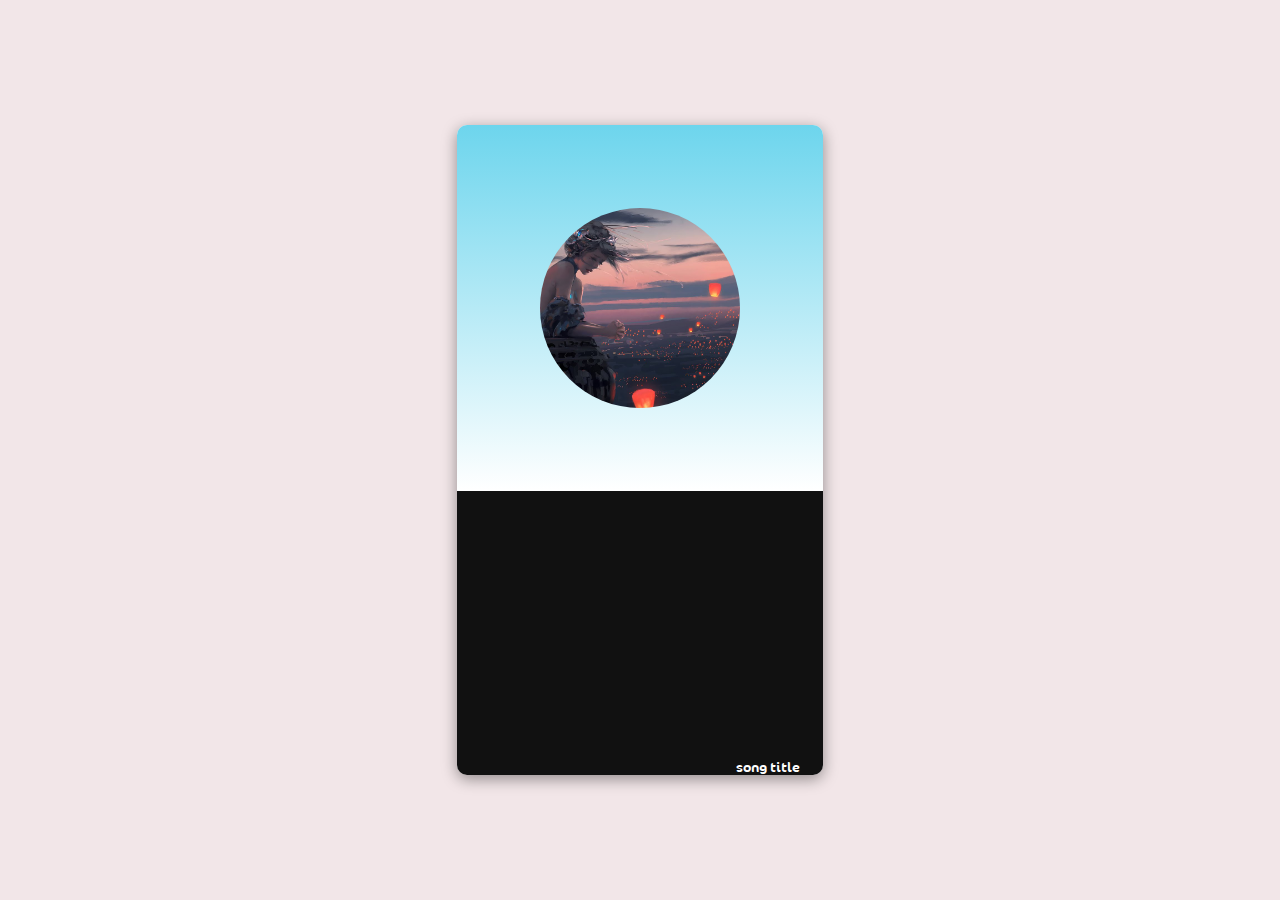
==== index.html @ 5d2cc74c "make HTML CSS, make container have class active" ====
<!DOCTYPE html>
<html lang="en">
    <head>
        <meta charset="UTF-8" />
        <meta name="viewport" content="width=device-width, initial-scale=1.0" />
        <title>Web Music Player</title>

        <!-- Reset css -->
        <link rel="stylesheet" href="./assets/css/reset.css" />

        <!-- Style css -->
        <link rel="stylesheet" href="./assets/css/style.css" />

        <!-- font awesome -->
        <link
            rel="stylesheet"
            href="https://cdnjs.cloudflare.com/ajax/libs/font-awesome/6.6.0/css/all.min.css"
            integrity="sha512-Kc323vGBEqzTmouAECnVceyQqyqdsSiqLQISBL29aUW4U/M7pSPA/gEUZQqv1cwx4OnYxTxve5UMg5GT6L4JJg=="
            crossorigin="anonymous"
            referrerpolicy="no-referrer"
        />

        <!-- Embed Fonts -->
        <link rel="stylesheet" href="./assets/fonts/cocon/stylesheet.css" />
        <link rel="stylesheet" href="./assets/fonts/spotify/stylesheet.css" />

        <!-- Favicon -->
        <link
            rel="apple-touch-icon"
            sizes="57x57"
            href="./assets/favicon/apple-icon-57x57.png"
        />
        <link
            rel="apple-touch-icon"
            sizes="60x60"
            href="./assets/favicon/apple-icon-60x60.png"
        />
        <link
            rel="apple-touch-icon"
            sizes="72x72"
            href="./assets/favicon/apple-icon-72x72.png"
        />
        <link
            rel="apple-touch-icon"
            sizes="76x76"
            href="./assets/favicon/apple-icon-76x76.png"
        />
        <link
            rel="apple-touch-icon"
            sizes="114x114"
            href="./assets/favicon/apple-icon-114x114.png"
        />
        <link
            rel="apple-touch-icon"
            sizes="120x120"
            href="./assets/favicon/apple-icon-120x120.png"
        />
        <link
            rel="apple-touch-icon"
            sizes="144x144"
            href="./assets/favicon/apple-icon-144x144.png"
        />
        <link
            rel="apple-touch-icon"
            sizes="152x152"
            href="./assets/favicon/apple-icon-152x152.png"
        />
        <link
            rel="apple-touch-icon"
            sizes="180x180"
            href="./assets/favicon/apple-icon-180x180.png"
        />
        <link
            rel="icon"
            type="image/png"
            sizes="192x192"
            href="./assets/favicon/android-icon-192x192.png"
        />
        <link
            rel="icon"
            type="image/png"
            sizes="32x32"
            href="./assets/favicon/favicon-32x32.png"
        />
        <link
            rel="icon"
            type="image/png"
            sizes="96x96"
            href="./assets/favicon/favicon-96x96.png"
        />
        <link
            rel="icon"
            type="image/png"
            sizes="16x16"
            href="./assets/favicon/favicon-16x16.png"
        />
        <link rel="manifest" href="./assets/favicon/manifest.json" />
        <meta name="msapplication-TileColor" content="#ffffff" />
        <meta name="msapplication-TileImage" content="/ms-icon-144x144.png" />
        <meta name="theme-color" content="#ffffff" />

        <!-- Transparent favicon -->
        <link
            rel="apple-touch-icon"
            sizes="180x180"
            href="./assets/favicon_transparent/apple-touch-icon.png"
        />
        <link
            rel="icon"
            type="image/png"
            sizes="32x32"
            href="./assets/favicon_transparent/favicon-32x32.png"
        />
        <link
            rel="icon"
            type="image/png"
            sizes="16x16"
            href="./assets/favicon_transparent/favicon-16x16.png"
        />
        <link
            rel="manifest"
            href="./assets/favicon_transparent/site.webmanifest"
        />
        <meta name="msapplication-TileColor" content="#da532c" />
        <meta name="theme-color" content="#ffffff" />
    </head>
    <body>
        <div class="container">
            <div class="top">
                <i class="fa-solid fa-bars"></i>
                <i class="fa-solid fa-magnifying-glass"></i>
            </div>

            <!-- CD-->
            <div class="cover-image">
                <div class="cd">
                    <div class="cd-thumb"></div>
                </div>
            </div>

            <!-- Player body -->
            <div class="player-body"></div>

            <!-- List Wraper -->
            <div class="list-wrapper">
                <table class="list" id="playlist">
                    <tr class="song">
                        <td class="no">
                            <h4>1</h4>
                        </td>

                        <td class="title">
                            <h4>Song title</h4>
                        </td>

                        <td class="length">
                            <h4>2:03</h4>
                        </td>

                        <td>
                            <i class="fa-solid fa-heart"></i>
                        </td>
                    </tr>
                </table>
            </div>

            <!-- Current song -->
            <p class="current-song-title">song title</p>
        </div>

        <script src="./assets/js/song.js"></script>
    </body>
</html>
---- assets/css/style.css ----
* {
    margin: 0;
    padding: 0;
    box-sizing: border-box;
}
:root {
    --primary-color: #15a6e9;
    --body-color: #f2e6e8;
}
html {
    font-size: 62.5%;
}

body {
    display: flex;
    align-items: center;
    justify-content: center;

    min-height: 100vh;
    font-size: 1.6rem;
    font-family: "Gotham";
    background: var(--body-color);
    color: #fff;
}

a {
    text-decoration: none;
}

input,
button,
select,
textarea {
    font-size: inherit;
    font-family: inherit;
}

/* ScrollBar Styling */
::-webkit-scrollbar {
    width: 3px;
    height: 3px;
}
::-webkit-scrollbar-track {
    background: #111;
}
::-webkit-scrollbar-thumb {
    background: var(--primary-color);
    border-radius: 10px;
}
::-webkit-scrollbar-thumb:hover {
    background-color: #333;
}

.container {
    width: 366px;
    height: 650px;
    position: relative;
    border-radius: 10px;
    background-color: #fff;
    box-shadow: 0px 4px 15px rgba(0, 0, 0, 0.4);
    overflow: hidden;
}

i {
    cursor: pointer;
    transition: all 0.3s ease;
}
i:hover {
    color: #106f9b;
}
i.active {
    color: var(--primary-color);
}
/* Top */
.top {
    width: 100%;
    position: absolute;
    display: flex;
    align-items: center;
    justify-content: space-between;
    padding: 20px;
    font-size: 1.6rem;
    z-index: 10;
}
.container.active .top {
    color: #111;
}
/* Cover image */
.cover-image {
    display: flex;
    align-items: center;
    justify-content: center;
    width: 100%;
    height: 366px;
    position: absolute;
    top: 0;
    left: 0;
    background: linear-gradient(
        to top,
        rgba(255, 0, 0, 0),
        rgba(109, 213, 237, 1)
    );
    transform-origin: 0% 0%;
    transition: all 0.3s ease;
}
.container.active .cover-image {
    transform: scale(0.251);
    left: 23px;
    top: 60px;
    border-radius: 20px;
}
.cd {
    display: flex;
    margin: 0 auto;
    width: 200px;
    border-radius: 50%;
}
.cd-thumb {
    width: 100%;
    padding-top: 100%;
    border-radius: 50%;
    background: url("/assets/imgs/xesi.jpg") no-repeat;
    background-size: cover;
    background-position: center;
    transition: 0% 0%;
    margin: auto;
}

/* Player body */
.player-body {
    position: absolute;
    top: 366px;
    left: 0;
    height: 286px;
    width: 100%;
    background-color: #111;
    transition: all 0.3s ease;
}
.container.active .player-body {
    height: 470px;
    left: 0;
    top: 180px;
}
/* List Wraper */
.list-wrapper {
    font-family: "VN Cocon";
    height: 425px;
    width: 100%;
    overflow: auto;
    position: absolute;
    top: 378px;
    transform-origin: 0% 0%;
    transition: all 0.3s ease;
    opacity: 0;
    visibility: hidden;
    transform: scale(0.1);
}
.container.active .list-wrapper {
    top: 182px;
    opacity: 1;
    visibility: visible;
    transform: scale(1);
}

.list {
    width: 100%;
    border-spacing: 0 2px;
}

.list tr {
    --height: 50px;

    height: var(--height);
    text-align: center;
    background-color: #1d1d1d;
    text-indent: 8px;
    transform-origin: 0% 50%;
}
.list td {
    line-height: var(--height);
}
.list tr:hover {
    background-color: #222;
    cursor: pointer;
}

.list .title {
    width: 215px;
    text-align: left;
    text-indent: 15px;
    transition: all 0.3s ease;
}
.list tr:hover .title {
    padding-left: 5px;
    width: 210px;
}

/* Current song title */
.current-song-title {
    font-family: "VN Cocon";
    position: absolute;
    right: 23px;
    font-size: 1.4rem;
    bottom: 0;
    transition: all 0.3s ease;
}
---- assets/fonts/cocon/stylesheet.css ----
@font-face {
    font-family: 'VN Cocon';
    src: url('VN-Cocon-Bold.woff2') format('woff2'),
        url('VN-Cocon-Bold.woff') format('woff');
    font-weight: bold;
    font-style: normal;
    font-display: swap;
}

@font-face {
    font-family: 'VN Cocon';
    src: url('VN-Cocon-Regular.woff2') format('woff2'),
        url('VN-Cocon-Regular.woff') format('woff');
    font-weight: 500;
    font-style: normal;
    font-display: swap;
}
---- assets/fonts/spotify/stylesheet.css ----
@font-face {
    font-family: 'Gotham';
    src: url('Gotham-Bold.woff2') format('woff2'),
        url('Gotham-Bold.woff') format('woff');
    font-weight: bold;
    font-style: normal;
    font-display: swap;
}

@font-face {
    font-family: 'Gotham';
    src: url('Gotham-Black.woff2') format('woff2'),
        url('Gotham-Black.woff') format('woff');
    font-weight: 500;
    font-style: normal;
    font-display: swap;
}

@font-face {
    font-family: 'Gotham';
    src: url('Gotham-Book.woff2') format('woff2'),
        url('Gotham-Book.woff') format('woff');
    font-weight: normal;
    font-style: normal;
    font-display: swap;
}

@font-face {
    font-family: 'Gotham';
    src: url('Gotham-BookItalic.woff2') format('woff2'),
        url('Gotham-BookItalic.woff') format('woff');
    font-weight: 500;
    font-style: italic;
    font-display: swap;
}

@font-face {
    font-family: 'Gotham';
    src: url('Gotham-Bold.woff2') format('woff2'),
        url('Gotham-Bold.woff') format('woff');
    font-weight: bold;
    font-style: normal;
    font-display: swap;
}

@font-face {
    font-family: 'Gotham';
    src: url('Gotham-Light.woff2') format('woff2'),
        url('Gotham-Light.woff') format('woff');
    font-weight: 300;
    font-style: normal;
    font-display: swap;
}

@font-face {
    font-family: 'Gotham';
    src: url('Gotham-BoldItalic.woff2') format('woff2'),
        url('Gotham-BoldItalic.woff') format('woff');
    font-weight: bold;
    font-style: italic;
    font-display: swap;
}

@font-face {
    font-family: 'Gotham';
    src: url('Gotham-Light.woff2') format('woff2'),
        url('Gotham-Light.woff') format('woff');
    font-weight: 300;
    font-style: normal;
    font-display: swap;
}

@font-face {
    font-family: 'Gotham';
    src: url('Gotham-LightItalic.woff2') format('woff2'),
        url('Gotham-LightItalic.woff') format('woff');
    font-weight: 300;
    font-style: italic;
    font-display: swap;
}

@font-face {
    font-family: 'Gotham';
    src: url('Gotham-BookItalic.woff2') format('woff2'),
        url('Gotham-BookItalic.woff') format('woff');
    font-weight: normal;
    font-style: italic;
    font-display: swap;
}

@font-face {
    font-family: 'Gotham';
    src: url('Gotham-ThinItalic.woff2') format('woff2'),
        url('Gotham-ThinItalic.woff') format('woff');
    font-weight: 100;
    font-style: italic;
    font-display: swap;
}

@font-face {
    font-family: 'Gotham';
    src: url('Gotham-UltraItalic.woff2') format('woff2'),
        url('Gotham-UltraItalic.woff') format('woff');
    font-weight: 500;
    font-style: italic;
    font-display: swap;
}

@font-face {
    font-family: 'Gotham';
    src: url('Gotham-XLightItalic.woff2') format('woff2'),
        url('Gotham-XLightItalic.woff') format('woff');
    font-weight: 300;
    font-style: italic;
    font-display: swap;
}

@font-face {
    font-family: 'Gotham';
    src: url('Gotham-MediumItalic.woff2') format('woff2'),
        url('Gotham-MediumItalic.woff') format('woff');
    font-weight: 500;
    font-style: italic;
    font-display: swap;
}

@font-face {
    font-family: 'Gotham';
    src: url('Gotham-Medium.woff2') format('woff2'),
        url('Gotham-Medium.woff') format('woff');
    font-weight: 500;
    font-style: normal;
    font-display: swap;
}

@font-face {
    font-family: 'Gotham';
    src: url('Gotham-Thin.woff2') format('woff2'),
        url('Gotham-Thin.woff') format('woff');
    font-weight: 100;
    font-style: normal;
    font-display: swap;
}

@font-face {
    font-family: 'Gotham';
    src: url('Gotham-XLight.woff2') format('woff2'),
        url('Gotham-XLight.woff') format('woff');
    font-weight: 300;
    font-style: normal;
    font-display: swap;
}

@font-face {
    font-family: 'Gotham';
    src: url('Gotham-Medium.woff2') format('woff2'),
        url('Gotham-Medium.woff') format('woff');
    font-weight: 500;
    font-style: normal;
    font-display: swap;
}
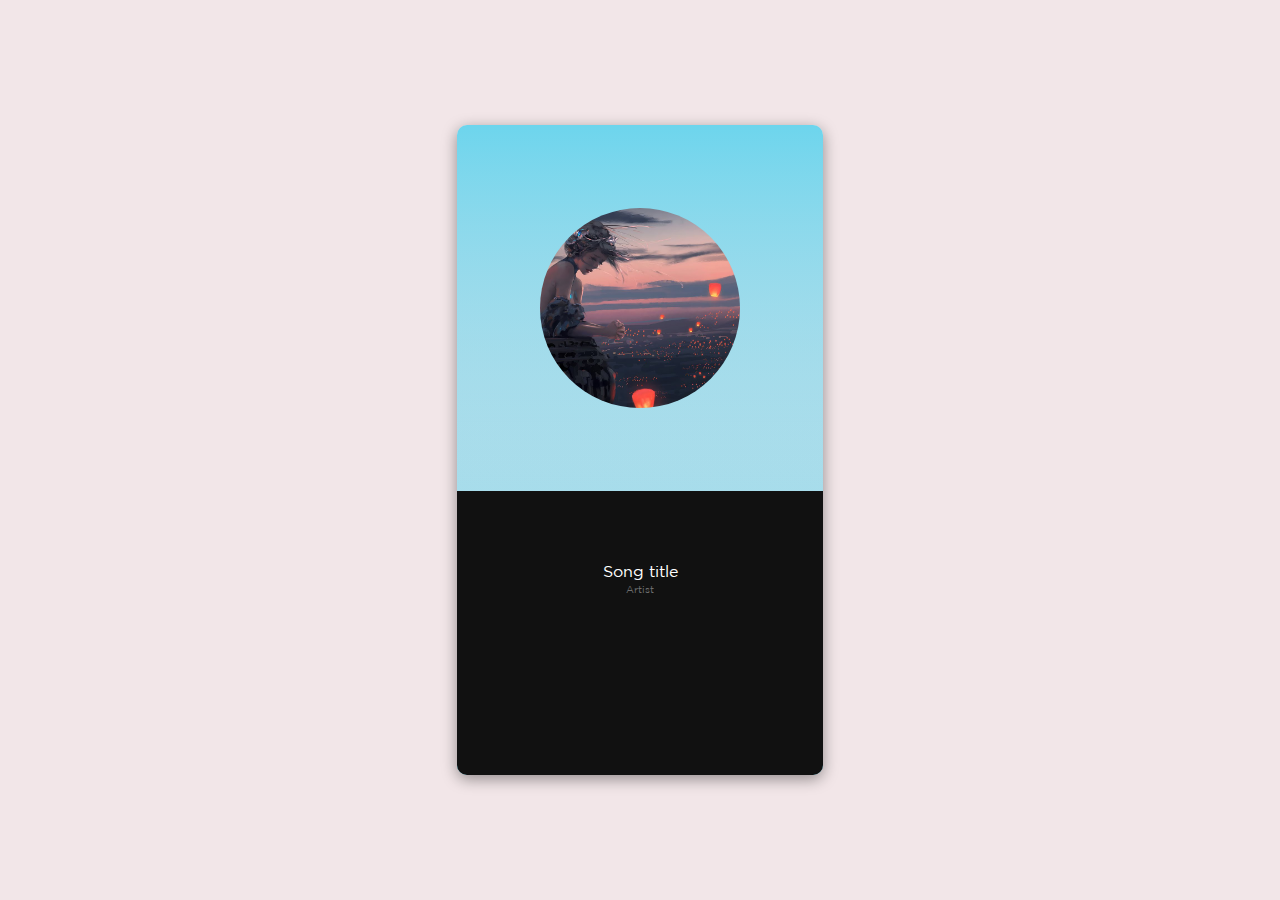
==== commit a92c0f31: "Buil UI success" ====
--- a/index.html
+++ b/index.html
@@ -164,6 +164,27 @@
                 </table>
             </div>
 
+            <!-- Info -->
+            <div class="info">
+                <h2>Song title</h2>
+                <h3>Artist</h3>
+            </div>
+
+            <!-- Controls -->
+            <div class="control">
+                <i class="fa-solid fa-backward-step" id="prev"></i>
+                <i class="fa-solid fa-play" id="playpause"></i>
+                <i class="fa-solid fa-forward-step" id="next"></i>
+            </div>
+
+            <!-- More control -->
+            <div class="more-control">
+                <i class="fa-solid fa-heart" id="favourite"></i>
+                <i class="fa-solid fa-shuffle" id="shuffle"></i>
+                <i class="fa-solid fa-repeat" id="repeat"></i>
+                <i class="fa-solid fa-gear" id="options"></i>
+            </div>
+
             <!-- Current song -->
             <p class="current-song-title">song title</p>
         </div>
--- a/assets/css/style.css
+++ b/assets/css/style.css
@@ -59,6 +59,11 @@
     background-color: #fff;
     box-shadow: 0px 4px 15px rgba(0, 0, 0, 0.4);
     overflow: hidden;
+    background: linear-gradient(
+        to top,
+        rgba(109, 213, 237, 1),
+        rgba(255, 0, 0, 0)
+    );
 }
 
 i {
@@ -201,6 +206,84 @@
     position: absolute;
     right: 23px;
     font-size: 1.4rem;
-    bottom: 0;
-    transition: all 0.3s ease;
-}
+    bottom: -60px;
+    transition: all 0.3s ease;
+}
+
+.container.active .current-song-title {
+    bottom: 10px;
+}
+
+/* info */
+.info {
+    position: absolute;
+    top: 440px;
+    left: 50%;
+    transform: translateX(-50%);
+    text-align: center;
+    transition: all 0.3s ease;
+}
+.info h2 {
+    font-size: 1.6rem;
+    margin-bottom: 5px;
+}
+.info h3 {
+    font-size: 1rem;
+    color: #6d6d6d;
+}
+
+.container.active .info {
+    top: 60px;
+    left: 126px;
+    text-align: left;
+    transform: translateX(0);
+    color: #111;
+}
+
+/* Controls */
+.control {
+    display: flex;
+    gap: 20px;
+    justify-content: center;
+    align-items: center;
+    font-size: 2.6rem;
+    width: 100%;
+    height: 35px;
+    position: absolute;
+    bottom: 100px;
+    z-index: 10;
+    transition: all 0.3s ease;
+}
+
+.control #playpause {
+    font-size: 4rem;
+}
+
+.container.active .control {
+    position: absolute;
+    width: 216px;
+    bottom: 4px;
+    left: -44px;
+    transform: scale(0.6);
+}
+
+/* more control */
+.more-control {
+    font-size: 1.5rem;
+    height: 45px;
+    width: 100%;
+    display: flex;
+    align-items: center;
+    justify-content: space-between;
+    padding: 0 20px;
+    position: absolute;
+    bottom: 10px;
+    left: 0;
+    z-index: 20;
+    transition: all 0.3s ease;
+    color: #6d6d6d;
+}
+
+.container.active .more-control {
+    bottom: -60px;
+}
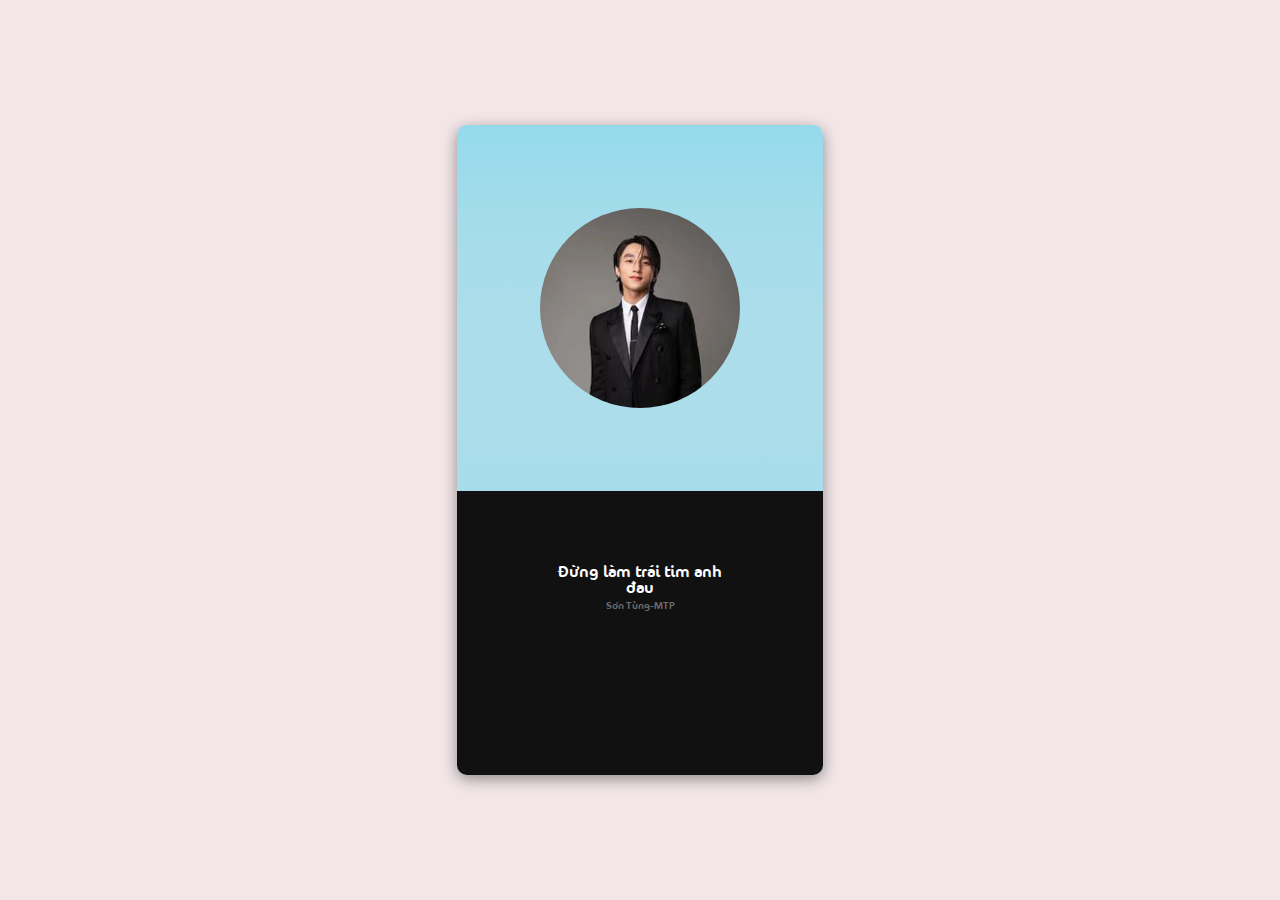
==== commit 76d05237: "Create file md to list of jobs done" ====
--- a/index.html
+++ b/index.html
@@ -127,7 +127,7 @@
     <body>
         <div class="container">
             <div class="top">
-                <i class="fa-solid fa-bars"></i>
+                <i class="fa-solid fa-bars menu-btn"></i>
                 <i class="fa-solid fa-magnifying-glass"></i>
             </div>
 
@@ -143,32 +143,11 @@
 
             <!-- List Wraper -->
             <div class="list-wrapper">
-                <table class="list" id="playlist">
-                    <tr class="song">
-                        <td class="no">
-                            <h4>1</h4>
-                        </td>
-
-                        <td class="title">
-                            <h4>Song title</h4>
-                        </td>
-
-                        <td class="length">
-                            <h4>2:03</h4>
-                        </td>
-
-                        <td>
-                            <i class="fa-solid fa-heart"></i>
-                        </td>
-                    </tr>
-                </table>
+                <table class="list" id="playlist"></table>
             </div>
 
             <!-- Info -->
-            <div class="info">
-                <h2>Song title</h2>
-                <h3>Artist</h3>
-            </div>
+            <div class="info"></div>
 
             <!-- Controls -->
             <div class="control">
@@ -186,7 +165,7 @@
             </div>
 
             <!-- Current song -->
-            <p class="current-song-title">song title</p>
+            <p class="current-song-title"></p>
         </div>
 
         <script src="./assets/js/song.js"></script>
--- a/assets/css/style.css
+++ b/assets/css/style.css
@@ -5,6 +5,7 @@
 }
 :root {
     --primary-color: #15a6e9;
+    --scroll-bar-color: rgba(109, 213, 237, 0.8);
     --body-color: #f2e6e8;
 }
 html {
@@ -44,7 +45,7 @@
     background: #111;
 }
 ::-webkit-scrollbar-thumb {
-    background: var(--primary-color);
+    background: var(--scroll-bar-color);
     border-radius: 10px;
 }
 ::-webkit-scrollbar-thumb:hover {
@@ -103,7 +104,7 @@
     background: linear-gradient(
         to top,
         rgba(255, 0, 0, 0),
-        rgba(109, 213, 237, 1)
+        rgba(109, 213, 237, 0.7)
     );
     transform-origin: 0% 0%;
     transition: all 0.3s ease;
@@ -124,10 +125,7 @@
     width: 100%;
     padding-top: 100%;
     border-radius: 50%;
-    background: url("/assets/imgs/xesi.jpg") no-repeat;
-    background-size: cover;
-    background-position: center;
-    transition: 0% 0%;
+
     margin: auto;
 }
 
@@ -216,6 +214,7 @@
 
 /* info */
 .info {
+    font-family: "VN Cocon";
     position: absolute;
     top: 440px;
     left: 50%;
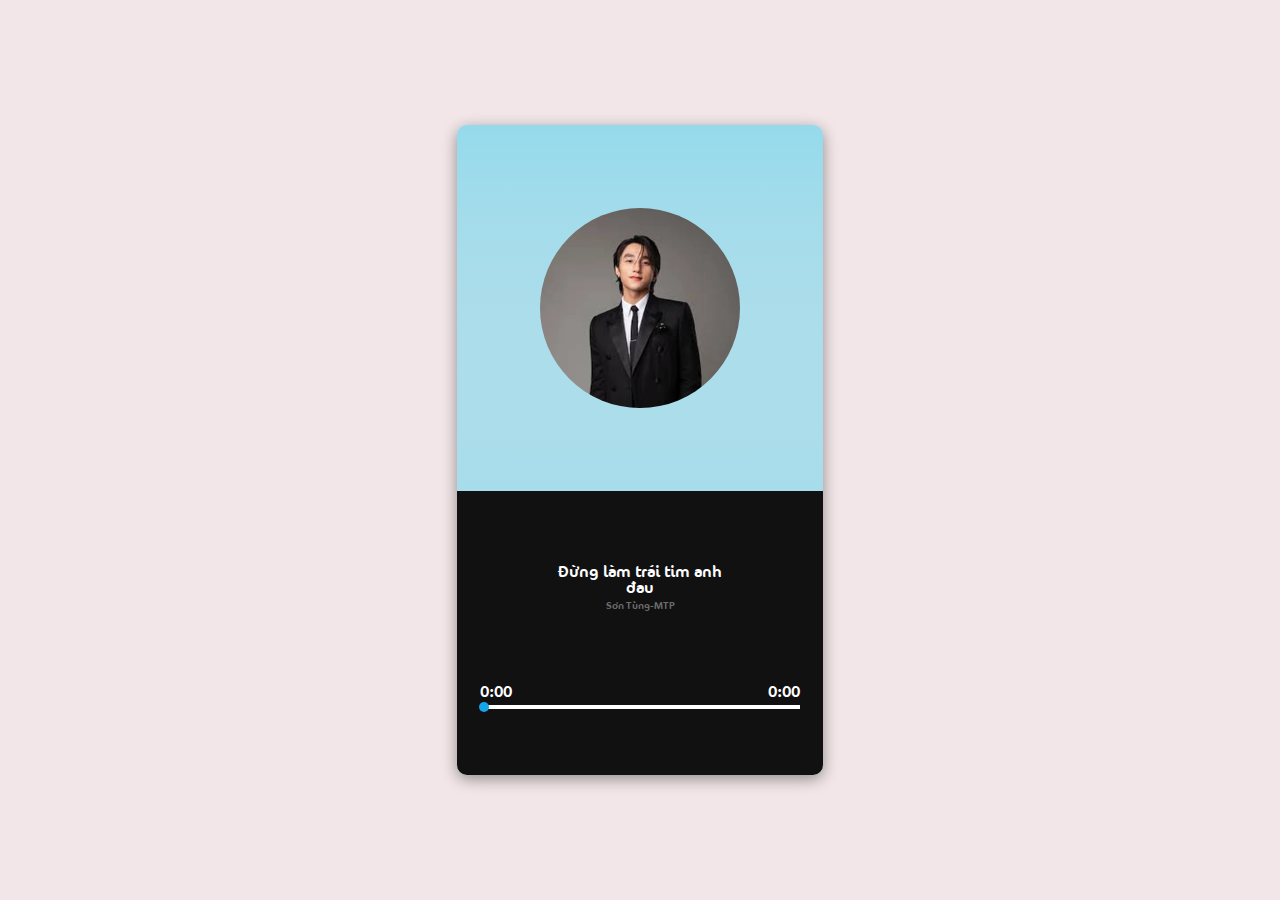
==== commit 7649f3f2: "Update JobList-done.md from 13 to 17" ====
--- a/index.html
+++ b/index.html
@@ -146,6 +146,15 @@
                 <table class="list" id="playlist"></table>
             </div>
 
+            <!-- Progress bar -->
+            <div class="bar">
+                <div class="dot"></div>
+                <div class="time">
+                    <h5 class="current-time">0:00</h5>
+                    <h5 class="duration">0:00</h5>
+                </div>
+            </div>
+
             <!-- Info -->
             <div class="info"></div>
 
--- a/assets/css/style.css
+++ b/assets/css/style.css
@@ -172,7 +172,6 @@
 
 .list tr {
     --height: 50px;
-
     height: var(--height);
     text-align: center;
     background-color: #1d1d1d;
@@ -286,3 +285,50 @@
 .container.active .more-control {
     bottom: -60px;
 }
+
+/* Progress bar */
+.bar {
+    font-family: "VN Cocon";
+    position: relative;
+    width: 320px;
+    height: 4px;
+    top: 580px;
+    left: 23px;
+    transform-origin: 0% 0%;
+    cursor: pointer;
+    background-color: #fff;
+    transition: all 0.3s ease;
+}
+
+.container.active .bar {
+    top: 119px;
+    left: 126px;
+    color: #111;
+    background-color: #111;
+    transform: scale(0.6785);
+}
+
+.bar .dot {
+    width: 10px;
+    height: 10px;
+    border-radius: 50%;
+    background-color: var(--primary-color);
+    position: absolute;
+    top: -3px;
+    left: -1px;
+    user-select: none;
+    pointer-events: none;
+    transition: all 0.3s ease;
+}
+.bar .time {
+    width: 100%;
+    position: absolute;
+    top: -20px;
+    left: 0;
+    user-select: none;
+    font-size: 1.6rem;
+    display: flex;
+    align-items: center;
+    justify-content: space-between;
+    transition: all 0.3s ease;
+}
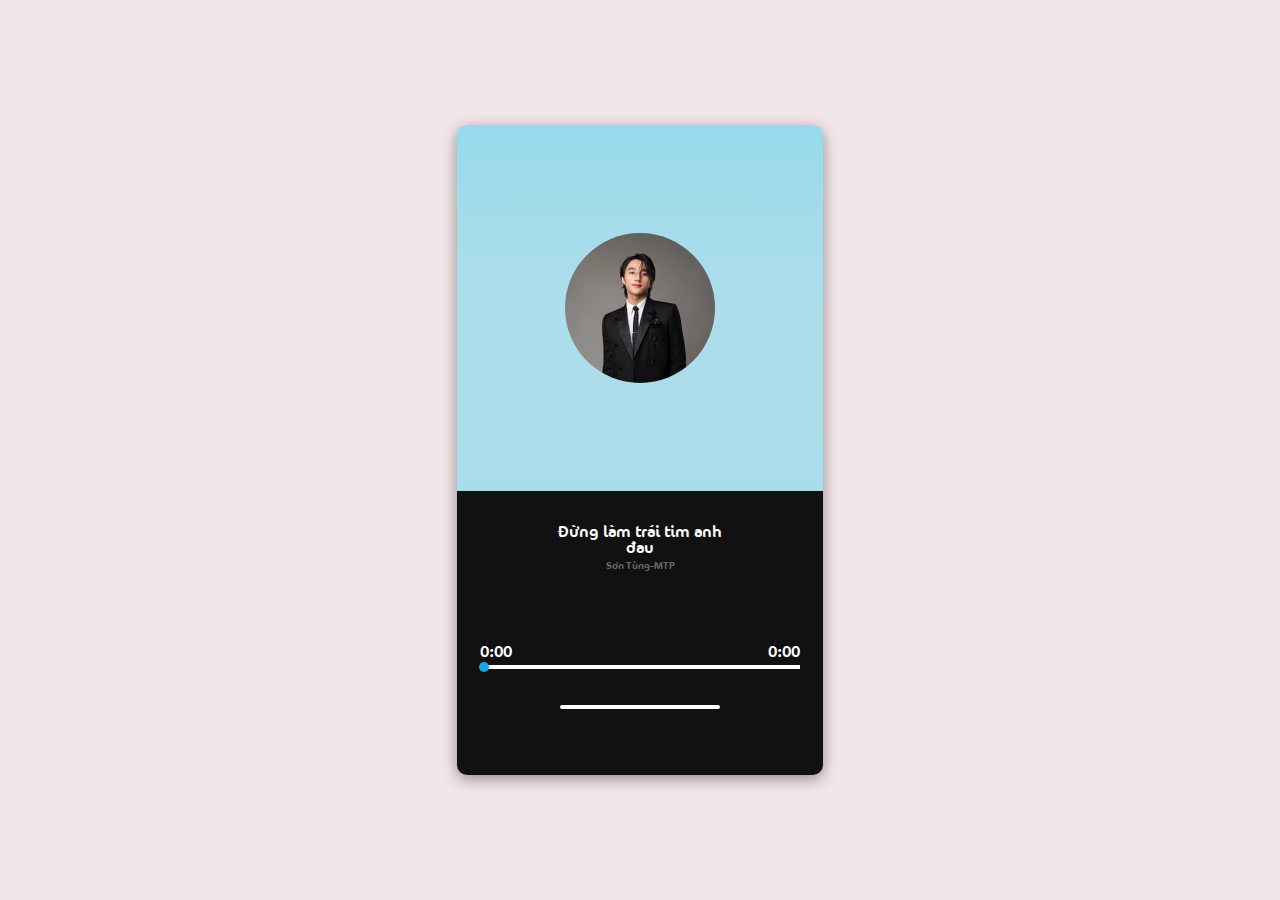
==== commit 9a1394c2: "Make beat effect cd and design volume bar" ====
--- a/index.html
+++ b/index.html
@@ -155,6 +155,15 @@
                 </div>
             </div>
 
+            <!-- Volume -->
+            <div class="volume">
+                <i class="fa-regular fa-square-plus"></i>
+                <div class="volume-bar"></div>
+                <i class="fa-regular fa-square-minus"></i>
+            </div>
+            <!-- Audio -->
+            <audio src="" id="audio"></audio>
+
             <!-- Info -->
             <div class="info"></div>
 
--- a/assets/css/style.css
+++ b/assets/css/style.css
@@ -118,7 +118,7 @@
 .cd {
     display: flex;
     margin: 0 auto;
-    width: 200px;
+    width: 150px;
     border-radius: 50%;
 }
 .cd-thumb {
@@ -215,7 +215,7 @@
 .info {
     font-family: "VN Cocon";
     position: absolute;
-    top: 440px;
+    top: 400px;
     left: 50%;
     transform: translateX(-50%);
     text-align: center;
@@ -248,7 +248,7 @@
     width: 100%;
     height: 35px;
     position: absolute;
-    bottom: 100px;
+    bottom: 140px;
     z-index: 10;
     transition: all 0.3s ease;
 }
@@ -292,7 +292,7 @@
     position: relative;
     width: 320px;
     height: 4px;
-    top: 580px;
+    top: 540px;
     left: 23px;
     transform-origin: 0% 0%;
     cursor: pointer;
@@ -332,3 +332,35 @@
     justify-content: space-between;
     transition: all 0.3s ease;
 }
+
+/* Volume */
+.volume {
+    display: flex;
+    justify-content: space-between;
+    align-items: center;
+    width: 200px;
+    height: 4px;
+    position: absolute;
+    top: 580px;
+    left: 50%;
+    transform: translateX(-50%);
+    transform-origin: 0% 0%;
+    transition: all 0.3s ease;
+}
+
+.container.active .volume {
+    top: 140px;
+    left: 126px;
+    color: #111;
+    transform: scale(0.6785);
+}
+
+.volume-bar {
+    width: 80%;
+    height: 100%;
+    border-radius: 6px;
+    background: #fff;
+}
+.container.active .volume-bar {
+    background-color: #111;
+}
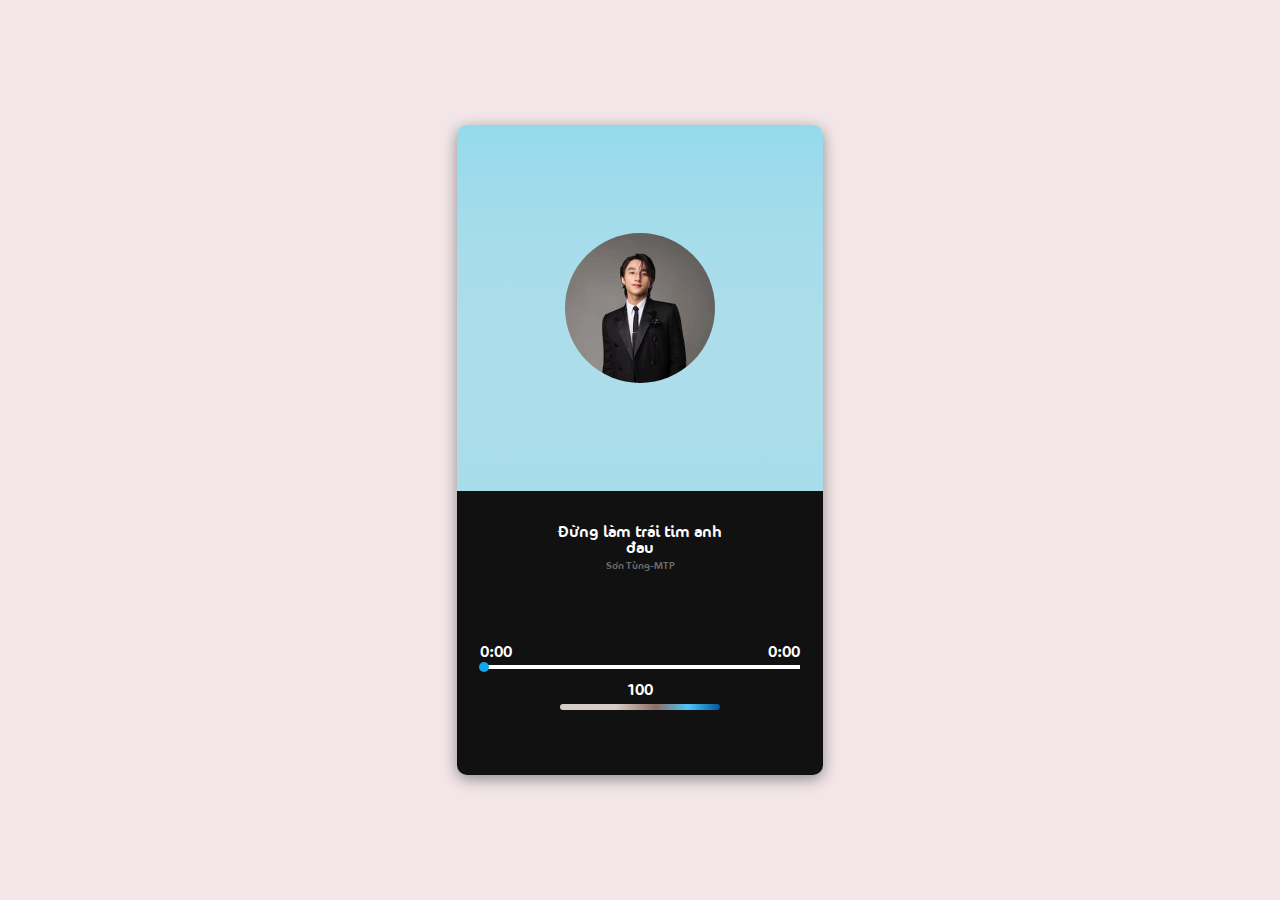
==== commit 33fe45d1: "Design volume bar (2), update JobList" ====
--- a/index.html
+++ b/index.html
@@ -157,9 +157,13 @@
 
             <!-- Volume -->
             <div class="volume">
-                <i class="fa-regular fa-square-plus"></i>
-                <div class="volume-bar"></div>
-                <i class="fa-regular fa-square-minus"></i>
+                <i class="fa-regular fa-square-minus decrease-volume"></i>
+                <div class="volume-bar">
+                    <div class="volume-bar--white"></div>
+                </div>
+
+                <h3 class="volume-value">100</h3>
+                <i class="fa-regular fa-square-plus increase-volume"></i>
             </div>
             <!-- Audio -->
             <audio src="" id="audio"></audio>
--- a/assets/css/style.css
+++ b/assets/css/style.css
@@ -335,6 +335,7 @@
 
 /* Volume */
 .volume {
+    font-family: "VN Cocon";
     display: flex;
     justify-content: space-between;
     align-items: center;
@@ -356,11 +357,46 @@
 }
 
 .volume-bar {
+    position: relative;
     width: 80%;
     height: 100%;
     border-radius: 6px;
+    padding: 3px 0;
+    background: linear-gradient(
+        90deg,
+        #d7ccc8 35%,
+        #8d6e63 60%,
+        #4fc3f7 80%,
+        #01579b 100%
+    );
+}
+.volume-bar--white {
+    pointer-events: none;
+    position: absolute;
+    top: 0;
+    right: 0;
+    bottom: 0;
+    left: 100%;
+    padding: 3px 0;
+    border-radius: 6px;
     background: #fff;
-}
-.container.active .volume-bar {
+    transition: all 0.3s ease;
+}
+.container.active .volume-bar--white {
     background-color: #111;
 }
+
+.volume-value {
+    font-size: 1.6rem;
+    font-weight: 500;
+    color: #fff;
+    position: absolute;
+    top: -22px;
+    left: 50%;
+    transform: translateX(-50%);
+    transform-origin: 0% 0%;
+    transition: all 0.3s ease;
+}
+.container.active .volume-value {
+    color: #111;
+}
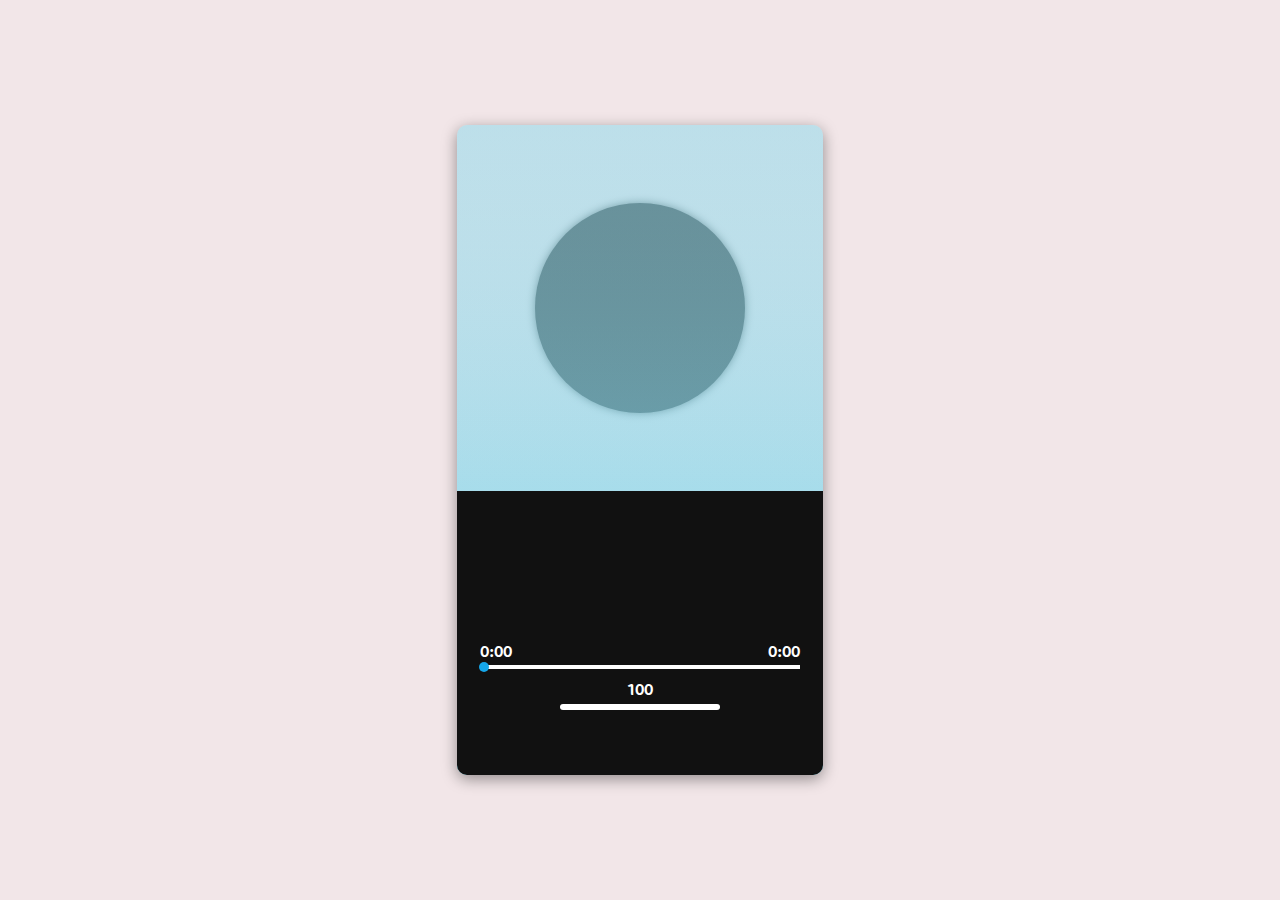
==== commit 794442c7: "Make config for program, update JobList point 21" ====
--- a/index.html
+++ b/index.html
@@ -159,7 +159,7 @@
             <div class="volume">
                 <i class="fa-regular fa-square-minus decrease-volume"></i>
                 <div class="volume-bar">
-                    <div class="volume-bar--white"></div>
+                    <div class="volume-bar--color"></div>
                 </div>
 
                 <h3 class="volume-value">100</h3>
--- a/assets/css/style.css
+++ b/assets/css/style.css
@@ -70,6 +70,7 @@
 i {
     cursor: pointer;
     transition: all 0.3s ease;
+    filter: drop-shadow(0px 0px 0.5px #000);
 }
 i:hover {
     color: #106f9b;
@@ -104,7 +105,7 @@
     background: linear-gradient(
         to top,
         rgba(255, 0, 0, 0),
-        rgba(109, 213, 237, 0.7)
+        rgba(109, 213, 237, 0.4)
     );
     transform-origin: 0% 0%;
     transition: all 0.3s ease;
@@ -116,10 +117,25 @@
     border-radius: 20px;
 }
 .cd {
+    position: relative;
     display: flex;
     margin: 0 auto;
     width: 150px;
     border-radius: 50%;
+}
+.cd::before {
+    content: "";
+    display: block;
+    position: absolute;
+    z-index: -1;
+    top: 0;
+    left: 0;
+    width: 100%;
+    padding-top: 100%;
+    border-radius: 50%;
+    background-color: #666;
+    box-shadow: 0 0 6px rgba(0, 0, 0, 0.5), 0 0 6px rgba(255, 255, 255, 0.6);
+    transform: scale(1.4);
 }
 .cd-thumb {
     width: 100%;
@@ -362,6 +378,17 @@
     height: 100%;
     border-radius: 6px;
     padding: 3px 0;
+    background: #fff;
+}
+.volume-bar--color {
+    pointer-events: none;
+    position: absolute;
+    top: 0;
+    right: 100%;
+    bottom: 0;
+    left: 0;
+    padding: 3px 0;
+    border-radius: 6px;
     background: linear-gradient(
         90deg,
         #d7ccc8 35%,
@@ -369,20 +396,9 @@
         #4fc3f7 80%,
         #01579b 100%
     );
-}
-.volume-bar--white {
-    pointer-events: none;
-    position: absolute;
-    top: 0;
-    right: 0;
-    bottom: 0;
-    left: 100%;
-    padding: 3px 0;
-    border-radius: 6px;
-    background: #fff;
-    transition: all 0.3s ease;
-}
-.container.active .volume-bar--white {
+    transition: all 0.3s ease;
+}
+.container.active .volume-bar {
     background-color: #111;
 }
 
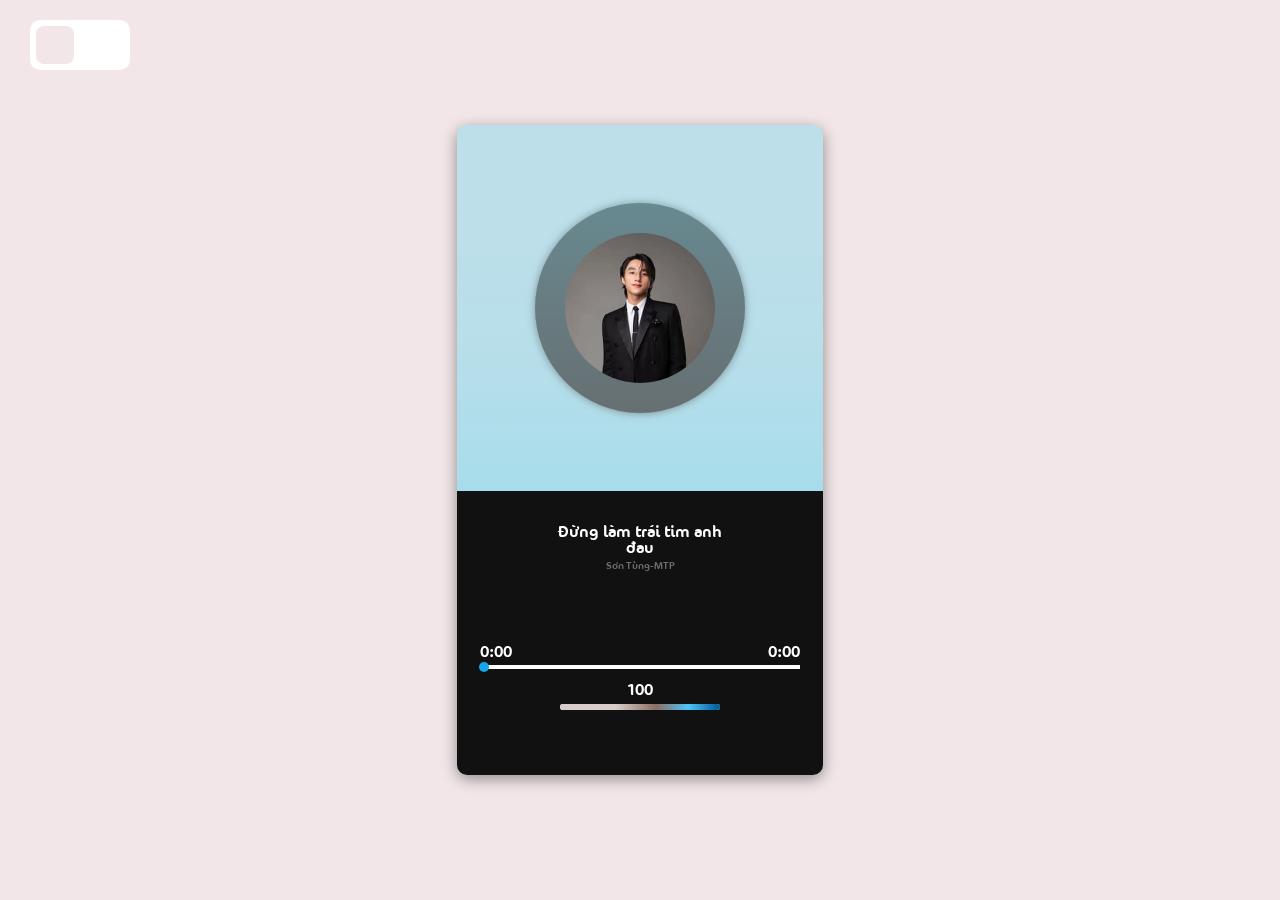
==== commit 0a700ec2: "update JobList from 22 to 25" ====
--- a/index.html
+++ b/index.html
@@ -125,6 +125,10 @@
         <meta name="theme-color" content="#ffffff" />
     </head>
     <body>
+        <!-- Snow falling -->
+        <div class="snowflakes"></div>
+
+        <!-- Container -->
         <div class="container">
             <div class="top">
                 <i class="fa-solid fa-bars menu-btn"></i>
@@ -190,6 +194,17 @@
             <p class="current-song-title"></p>
         </div>
 
+        <!-- Switch button -->
+        <label for="theme-toggle" class="switch-wrapper">
+            <input type="checkbox" class="switch" id="theme-toggle" hidden />
+
+            <span id="switch-btn"
+                ><i class="fa-regular fa-lightbulb switch-icon"></i
+            ></span>
+        </label>
+        <!-- File js -->
         <script src="./assets/js/song.js"></script>
+        <script src="./assets/js/toggle_button.js"></script>
+        <script src="./assets/js/snows.js"></script>
     </body>
 </html>
--- a/assets/css/style.css
+++ b/assets/css/style.css
@@ -16,14 +16,19 @@
     display: flex;
     align-items: center;
     justify-content: center;
-
     min-height: 100vh;
     font-size: 1.6rem;
     font-family: "Gotham";
     background: var(--body-color);
     color: #fff;
-}
-
+    transition: all 0.3s ease;
+}
+body.lightmode {
+    background: var(--body-color);
+}
+body.darkmode {
+    background: #333;
+}
 a {
     text-decoration: none;
 }
@@ -56,6 +61,7 @@
     width: 366px;
     height: 650px;
     position: relative;
+    z-index: 20;
     border-radius: 10px;
     background-color: #fff;
     box-shadow: 0px 4px 15px rgba(0, 0, 0, 0.4);
@@ -70,7 +76,6 @@
 i {
     cursor: pointer;
     transition: all 0.3s ease;
-    filter: drop-shadow(0px 0px 0.5px #000);
 }
 i:hover {
     color: #106f9b;
@@ -416,3 +421,86 @@
 .container.active .volume-value {
     color: #111;
 }
+
+/* Switch button */
+.switch-wrapper {
+    position: fixed;
+    top: 20px;
+    left: 30px;
+    display: flex;
+    align-items: center;
+    width: 100px;
+    height: 50px;
+    background-color: #fff;
+    border-radius: 10px;
+    cursor: pointer;
+    transition: all 0.3s ease;
+}
+#switch-btn {
+    display: flex;
+    justify-content: center;
+    align-items: center;
+    position: absolute;
+    top: 0;
+    left: 0;
+    width: 50px;
+    height: 50px;
+    background-color: var(--body-color);
+    border: 6px solid #fff;
+    border-radius: 14px;
+    cursor: pointer;
+    transition: all 0.3s ease;
+}
+
+.switch[type="checkbox"]:checked ~ #switch-btn {
+    left: 50px;
+    background: #333;
+}
+
+#switch-btn .switch-icon {
+    color: rgba(255, 255, 255, 1);
+    font-size: 1em;
+    transition: 0.3s ease;
+}
+.switch[type="checkbox"]:checked ~ #switch-btn .switch-icon {
+    filter: drop-shadow(0 0 5px #fff) drop-shadow(0 0 10px #fff)
+        drop-shadow(0 0 15px #fff);
+}
+
+/* snowflakes */
+
+.snowflakes {
+    position: absolute;
+    top: 0;
+    width: 100%;
+    height: 100vh;
+    pointer-events: none;
+    overflow: hidden;
+    z-index: 10;
+}
+
+.snowflake {
+    position: absolute;
+    top: -20px;
+    background-color: white;
+    border-radius: 50%;
+    opacity: 0.8;
+    pointer-events: none;
+    animation: sway linear infinite, fall linear infinite;
+}
+
+@keyframes fall {
+    to {
+        transform: translateY(100vh);
+    }
+}
+
+@keyframes sway {
+    0%,
+    100% {
+        transform: translateX(0);
+    }
+    50% {
+        transform: translateX(20px);
+    }
+}
